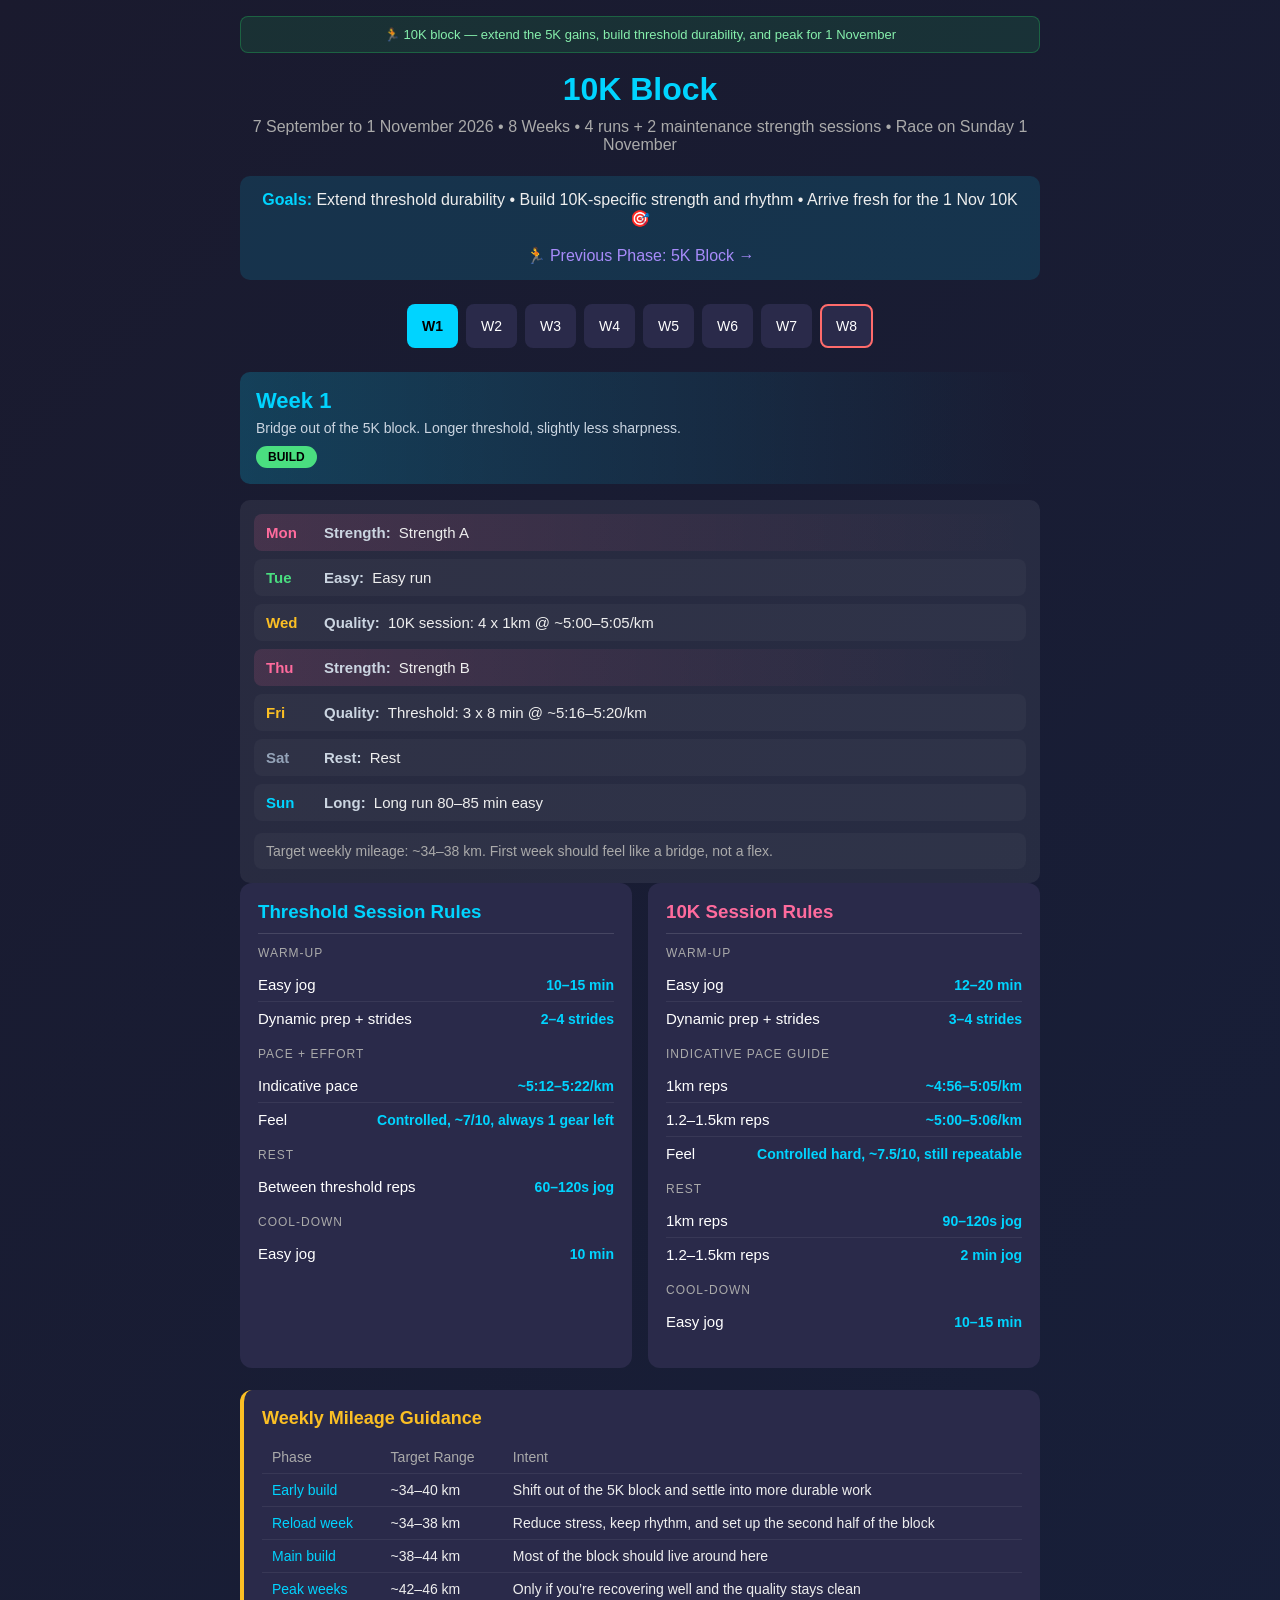
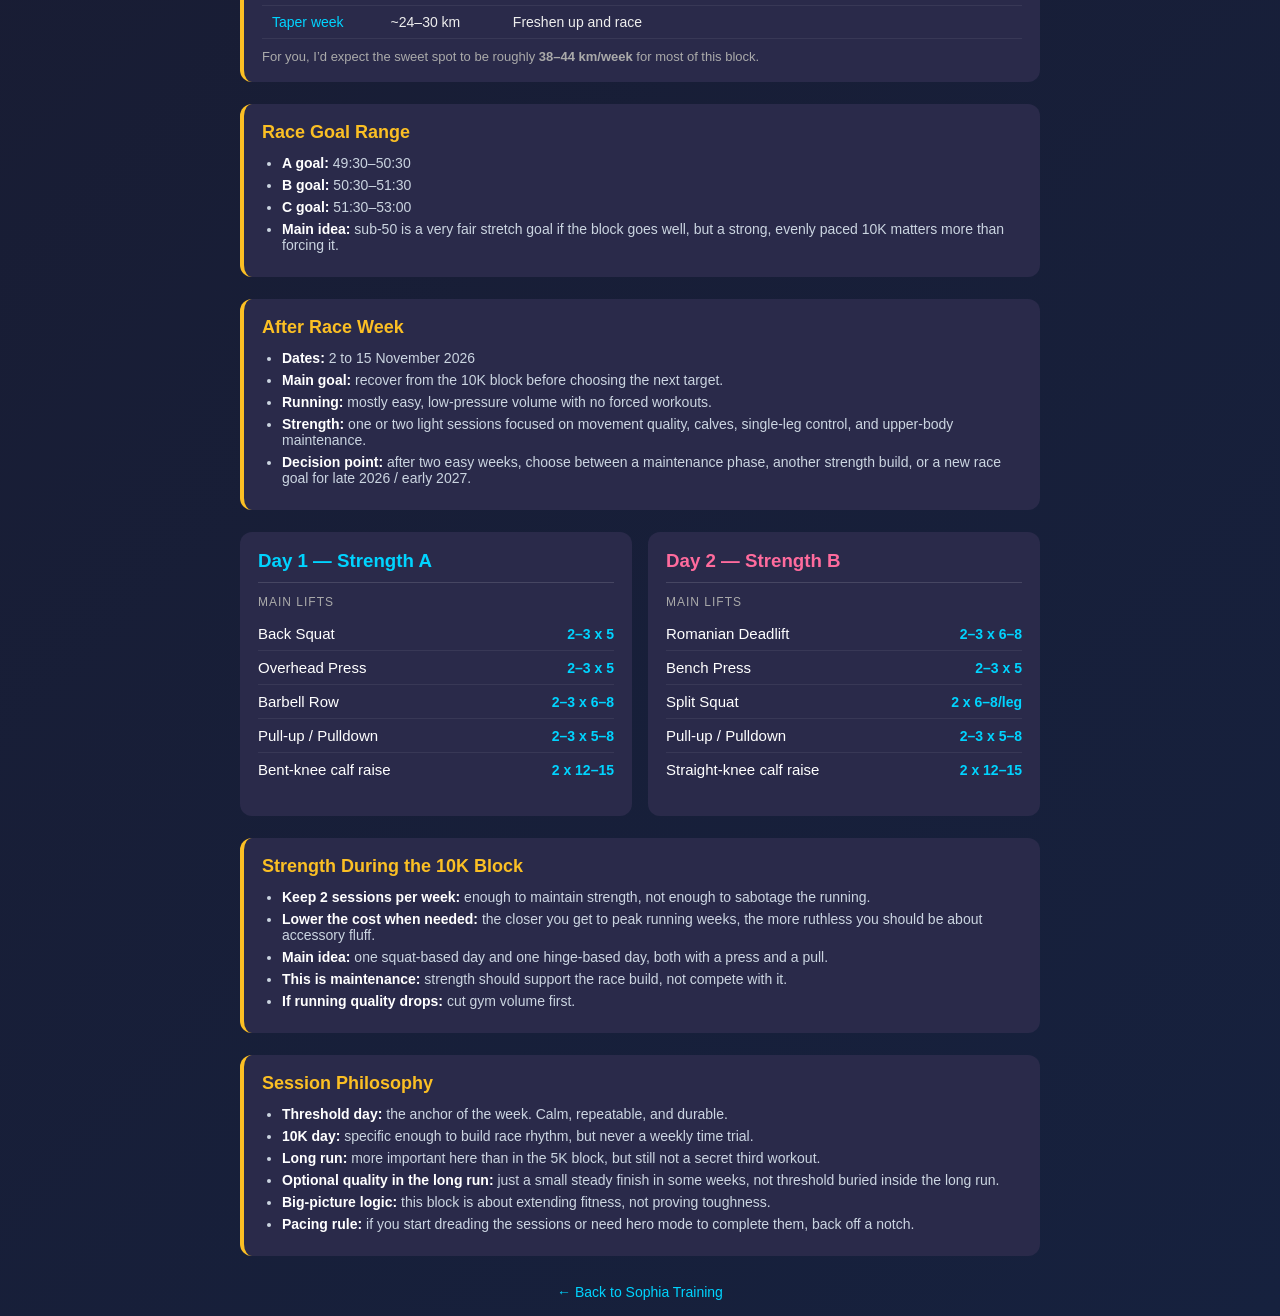
==== 10k-block.html @ 0cc6cc64 "Streamline training site accessibility" ====
<!DOCTYPE html>
<html lang="en">
<head>
    <meta charset="UTF-8">
    <meta name="viewport" content="width=device-width, initial-scale=1.0">
    <title>10K Block</title>
    <link rel="stylesheet" href="styles.css">
</head>
<body>
    <main class="container">
        <div class="draft-banner">🏃 10K block — extend the 5K gains, build threshold durability, and peak for 1 November</div>

        <h1>10K Block</h1>
        <p class="subtitle">7 September to 1 November 2026 • 8 Weeks • 4 runs + 2 maintenance strength sessions • Race on Sunday 1 November</p>

        <div class="goal">
            <strong>Goals:</strong> Extend threshold durability • Build 10K-specific strength and rhythm • Arrive fresh for the 1 Nov 10K 🎯
            <br><br>
            <a class="goal-link" href="5k-block.html">🏃 Previous Phase: 5K Block →</a>
        </div>

        <nav class="week-nav" aria-label="Week selector">
            <button class="week-btn" data-week="1">W1</button>
            <button class="week-btn" data-week="2">W2</button>
            <button class="week-btn" data-week="3">W3</button>
            <button class="week-btn" data-week="4">W4</button>
            <button class="week-btn" data-week="5">W5</button>
            <button class="week-btn" data-week="6">W6</button>
            <button class="week-btn" data-week="7">W7</button>
            <button class="week-btn taper" data-week="8">W8</button>
        </nav>

        <div class="week active" id="week1">
            <div class="week-header">
                <h2>Week 1</h2>
                <div class="week-summary">Bridge out of the 5K block. Longer threshold, slightly less sharpness.</div>
                <span class="phase-tag phase-build">BUILD</span>
            </div>
            <div class="week-card">
                <div class="day day-strength"><div class="day-name">Mon</div><div class="day-desc"><span class="day-type">Strength:</span> Strength A</div></div>
                <div class="day day-easy"><div class="day-name">Tue</div><div class="day-desc"><span class="day-type">Easy:</span> Easy run</div></div>
                <div class="day day-quality"><div class="day-name">Wed</div><div class="day-desc"><span class="day-type">Quality:</span> 10K session: 4 x 1km @ ~5:00–5:05/km</div></div>
                <div class="day day-strength"><div class="day-name">Thu</div><div class="day-desc"><span class="day-type">Strength:</span> Strength B</div></div>
                <div class="day day-quality"><div class="day-name">Fri</div><div class="day-desc"><span class="day-type">Quality:</span> Threshold: 3 x 8 min @ ~5:16–5:20/km</div></div>
                <div class="day day-rest"><div class="day-name">Sat</div><div class="day-desc"><span class="day-type">Rest:</span> Rest</div></div>
                <div class="day day-long"><div class="day-name">Sun</div><div class="day-desc"><span class="day-type">Long:</span> Long run 80–85 min easy</div></div>
                <div class="note">Target weekly mileage: ~34–38 km. First week should feel like a bridge, not a flex.</div>
            </div>
        </div>

        <div class="week" id="week2">
            <div class="week-header">
                <h2>Week 2</h2>
                <div class="week-summary">Settle into 10K rhythm. More threshold time, same basic week.</div>
                <span class="phase-tag phase-build">BUILD</span>
            </div>
            <div class="week-card">
                <div class="day day-strength"><div class="day-name">Mon</div><div class="day-desc"><span class="day-type">Strength:</span> Strength A</div></div>
                <div class="day day-easy"><div class="day-name">Tue</div><div class="day-desc"><span class="day-type">Easy:</span> Easy run</div></div>
                <div class="day day-quality"><div class="day-name">Wed</div><div class="day-desc"><span class="day-type">Quality:</span> 10K session: 5 x 1km @ ~5:00–5:04/km</div></div>
                <div class="day day-strength"><div class="day-name">Thu</div><div class="day-desc"><span class="day-type">Strength:</span> Strength B</div></div>
                <div class="day day-quality"><div class="day-name">Fri</div><div class="day-desc"><span class="day-type">Quality:</span> Threshold: 2 x 10 min @ ~5:15–5:20/km</div></div>
                <div class="day day-rest"><div class="day-name">Sat</div><div class="day-desc"><span class="day-type">Rest:</span> Rest</div></div>
                <div class="day day-long"><div class="day-name">Sun</div><div class="day-desc"><span class="day-type">Long:</span> Long run 85 min easy</div></div>
                <div class="note">Target weekly mileage: ~36–40 km</div>
            </div>
        </div>

        <div class="week" id="week3">
            <div class="week-header">
                <h2>Week 3</h2>
                <div class="week-summary">Threshold keeps stretching. Long run becomes slightly more important.</div>
                <span class="phase-tag phase-build">BUILD</span>
            </div>
            <div class="week-card">
                <div class="day day-strength"><div class="day-name">Mon</div><div class="day-desc"><span class="day-type">Strength:</span> Strength A</div></div>
                <div class="day day-easy"><div class="day-name">Tue</div><div class="day-desc"><span class="day-type">Easy:</span> Easy run</div></div>
                <div class="day day-quality"><div class="day-name">Wed</div><div class="day-desc"><span class="day-type">Quality:</span> 10K session: 3 x 1.5km @ ~5:02–5:06/km</div></div>
                <div class="day day-strength"><div class="day-name">Thu</div><div class="day-desc"><span class="day-type">Strength:</span> Strength B</div></div>
                <div class="day day-quality"><div class="day-name">Fri</div><div class="day-desc"><span class="day-type">Quality:</span> Threshold: 3 x 10 min @ ~5:14–5:18/km</div></div>
                <div class="day day-rest"><div class="day-name">Sat</div><div class="day-desc"><span class="day-type">Rest:</span> Rest</div></div>
                <div class="day day-long"><div class="day-name">Sun</div><div class="day-desc"><span class="day-type">Long:</span> Long run 85–90 min, last 10 min steady @ ~5:35–5:45/km</div></div>
                <div class="note">Target weekly mileage: ~38–42 km</div>
            </div>
        </div>

        <div class="week" id="week4">
            <div class="week-header">
                <h2>Week 4</h2>
                <div class="week-summary">Reload week. Keep some quality, but pull back enough to actually absorb the first three weeks.</div>
                <span class="phase-tag phase-build">RELOAD</span>
            </div>
            <div class="week-card">
                <div class="day day-strength"><div class="day-name">Mon</div><div class="day-desc"><span class="day-type">Strength:</span> Strength A, lighter</div></div>
                <div class="day day-easy"><div class="day-name">Tue</div><div class="day-desc"><span class="day-type">Easy:</span> Easy run</div></div>
                <div class="day day-quality"><div class="day-name">Wed</div><div class="day-desc"><span class="day-type">Quality:</span> 10K session: 4 x 1km @ ~5:00–5:04/km</div></div>
                <div class="day day-strength"><div class="day-name">Thu</div><div class="day-desc"><span class="day-type">Strength:</span> Strength B, lighter</div></div>
                <div class="day day-quality"><div class="day-name">Fri</div><div class="day-desc"><span class="day-type">Quality:</span> Threshold: 2 x 8 min @ ~5:16–5:20/km</div></div>
                <div class="day day-rest"><div class="day-name">Sat</div><div class="day-desc"><span class="day-type">Rest:</span> Rest</div></div>
                <div class="day day-long"><div class="day-name">Sun</div><div class="day-desc"><span class="day-type">Long:</span> Long run 75–80 min easy</div></div>
                <div class="note">Target weekly mileage: ~34–38 km. Same rhythm, less cost.</div>
            </div>
        </div>

        <div class="week" id="week5">
            <div class="week-header">
                <h2>Week 5</h2>
                <div class="week-summary">Now the block becomes clearly 10K-flavoured. Durable work, not theatrics.</div>
                <span class="phase-tag phase-specific">10K SPECIFIC</span>
            </div>
            <div class="week-card">
                <div class="day day-strength"><div class="day-name">Mon</div><div class="day-desc"><span class="day-type">Strength:</span> Strength A</div></div>
                <div class="day day-easy"><div class="day-name">Tue</div><div class="day-desc"><span class="day-type">Easy:</span> Easy run</div></div>
                <div class="day day-quality"><div class="day-name">Wed</div><div class="day-desc"><span class="day-type">Quality:</span> 10K session: 5 x 1.2km @ ~5:00–5:04/km</div></div>
                <div class="day day-strength"><div class="day-name">Thu</div><div class="day-desc"><span class="day-type">Strength:</span> Strength B</div></div>
                <div class="day day-quality"><div class="day-name">Fri</div><div class="day-desc"><span class="day-type">Quality:</span> Threshold: 3 x 10 min @ ~5:13–5:17/km</div></div>
                <div class="day day-rest"><div class="day-name">Sat</div><div class="day-desc"><span class="day-type">Rest:</span> Rest</div></div>
                <div class="day day-long"><div class="day-name">Sun</div><div class="day-desc"><span class="day-type">Long:</span> Long run 85–90 min, last 12 min steady @ ~5:35–5:45/km</div></div>
                <div class="note">Target weekly mileage: ~40–44 km</div>
            </div>
        </div>

        <div class="week" id="week6">
            <div class="week-header">
                <h2>Week 6</h2>
                <div class="week-summary">Peak durable work. Strong, but still controlled enough to recover from.</div>
                <span class="phase-tag phase-specific">10K SPECIFIC</span>
            </div>
            <div class="week-card">
                <div class="day day-strength"><div class="day-name">Mon</div><div class="day-desc"><span class="day-type">Strength:</span> Strength A</div></div>
                <div class="day day-easy"><div class="day-name">Tue</div><div class="day-desc"><span class="day-type">Easy:</span> Easy run</div></div>
                <div class="day day-quality"><div class="day-name">Wed</div><div class="day-desc"><span class="day-type">Quality:</span> 10K session: 4 x 1.5km @ ~5:00–5:04/km</div></div>
                <div class="day day-strength"><div class="day-name">Thu</div><div class="day-desc"><span class="day-type">Strength:</span> Strength B</div></div>
                <div class="day day-quality"><div class="day-name">Fri</div><div class="day-desc"><span class="day-type">Quality:</span> Threshold: 2 x 15 min @ ~5:13–5:17/km</div></div>
                <div class="day day-rest"><div class="day-name">Sat</div><div class="day-desc"><span class="day-type">Rest:</span> Rest</div></div>
                <div class="day day-long"><div class="day-name">Sun</div><div class="day-desc"><span class="day-type">Long:</span> Long run 90 min, finish progressive to steady over last 15 min</div></div>
                <div class="note">Target weekly mileage: ~42–46 km. This is probably the highest sensible load zone for you.</div>
            </div>
        </div>

        <div class="week" id="week7">
            <div class="week-header">
                <h2>Week 7</h2>
                <div class="week-summary">Sharpen without turning weird. Keep a little speed, but calm the load.</div>
                <span class="phase-tag phase-sharpen">SHARPEN</span>
            </div>
            <div class="week-card">
                <div class="day day-strength"><div class="day-name">Mon</div><div class="day-desc"><span class="day-type">Strength:</span> Strength A, light</div></div>
                <div class="day day-easy"><div class="day-name">Tue</div><div class="day-desc"><span class="day-type">Easy:</span> Easy run</div></div>
                <div class="day day-quality"><div class="day-name">Wed</div><div class="day-desc"><span class="day-type">Quality:</span> 10K session: 4 x 1km @ ~4:56–5:00/km</div></div>
                <div class="day day-strength"><div class="day-name">Thu</div><div class="day-desc"><span class="day-type">Strength:</span> Strength B, light</div></div>
                <div class="day day-quality"><div class="day-name">Fri</div><div class="day-desc"><span class="day-type">Quality:</span> Threshold: 2 x 8 min @ ~5:15–5:20/km</div></div>
                <div class="day day-rest"><div class="day-name">Sat</div><div class="day-desc"><span class="day-type">Rest:</span> Rest</div></div>
                <div class="day day-long"><div class="day-name">Sun</div><div class="day-desc"><span class="day-type">Long:</span> Long run 75–80 min easy</div></div>
                <div class="note">Target weekly mileage: ~34–38 km</div>
            </div>
        </div>

        <div class="week" id="week8">
            <div class="week-header">
                <h2>Race Week</h2>
                <div class="week-summary">Freshen up, stay snappy, and race on Sunday 1 November.</div>
                <span class="phase-tag phase-race">RACE / TAPER</span>
            </div>
            <div class="week-card">
                <div class="day day-strength"><div class="day-name">Mon</div><div class="day-desc"><span class="day-type">Strength:</span> Short light strength or full rest</div></div>
                <div class="day day-easy"><div class="day-name">Tue</div><div class="day-desc"><span class="day-type">Easy:</span> Easy run</div></div>
                <div class="day day-quality"><div class="day-name">Wed</div><div class="day-desc"><span class="day-type">Quality:</span> 10K tune-up: 3 x 1km @ ~4:58–5:02/km smooth</div></div>
                <div class="day day-strength"><div class="day-name">Thu</div><div class="day-desc"><span class="day-type">Strength:</span> Optional light strength only</div></div>
                <div class="day day-quality"><div class="day-name">Fri</div><div class="day-desc"><span class="day-type">Quality:</span> Threshold tune-up: 2 x 6 min @ ~5:18–5:22/km</div></div>
                <div class="day day-rest"><div class="day-name">Sat</div><div class="day-desc"><span class="day-type">Rest:</span> Rest</div></div>
                <div class="day day-long"><div class="day-name">Sun</div><div class="day-desc"><span class="day-type">Long:</span> 10K race / test effort</div></div>
                <div class="note">Target weekly mileage: ~24–30 km. Race on Sunday 1 November.</div>
            </div>
        </div>

        <div class="sessions">
            <div class="session session-a">
                <h3>Threshold Session Rules</h3>
                <div class="exercise-group">
                    <div class="exercise-group-title">Warm-up</div>
                    <div class="exercise"><span class="exercise-name">Easy jog</span><span class="exercise-sets">10–15 min</span></div>
                    <div class="exercise"><span class="exercise-name">Dynamic prep + strides</span><span class="exercise-sets">2–4 strides</span></div>
                </div>
                <div class="exercise-group">
                    <div class="exercise-group-title">Pace + effort</div>
                    <div class="exercise"><span class="exercise-name">Indicative pace</span><span class="exercise-sets">~5:12–5:22/km</span></div>
                    <div class="exercise"><span class="exercise-name">Feel</span><span class="exercise-sets">Controlled, ~7/10, always 1 gear left</span></div>
                </div>
                <div class="exercise-group">
                    <div class="exercise-group-title">Rest</div>
                    <div class="exercise"><span class="exercise-name">Between threshold reps</span><span class="exercise-sets">60–120s jog</span></div>
                </div>
                <div class="exercise-group">
                    <div class="exercise-group-title">Cool-down</div>
                    <div class="exercise"><span class="exercise-name">Easy jog</span><span class="exercise-sets">10 min</span></div>
                </div>
            </div>

            <div class="session session-b">
                <h3>10K Session Rules</h3>
                <div class="exercise-group">
                    <div class="exercise-group-title">Warm-up</div>
                    <div class="exercise"><span class="exercise-name">Easy jog</span><span class="exercise-sets">12–20 min</span></div>
                    <div class="exercise"><span class="exercise-name">Dynamic prep + strides</span><span class="exercise-sets">3–4 strides</span></div>
                </div>
                <div class="exercise-group">
                    <div class="exercise-group-title">Indicative pace guide</div>
                    <div class="exercise"><span class="exercise-name">1km reps</span><span class="exercise-sets">~4:56–5:05/km</span></div>
                    <div class="exercise"><span class="exercise-name">1.2–1.5km reps</span><span class="exercise-sets">~5:00–5:06/km</span></div>
                    <div class="exercise"><span class="exercise-name">Feel</span><span class="exercise-sets">Controlled hard, ~7.5/10, still repeatable</span></div>
                </div>
                <div class="exercise-group">
                    <div class="exercise-group-title">Rest</div>
                    <div class="exercise"><span class="exercise-name">1km reps</span><span class="exercise-sets">90–120s jog</span></div>
                    <div class="exercise"><span class="exercise-name">1.2–1.5km reps</span><span class="exercise-sets">2 min jog</span></div>
                </div>
                <div class="exercise-group">
                    <div class="exercise-group-title">Cool-down</div>
                    <div class="exercise"><span class="exercise-name">Easy jog</span><span class="exercise-sets">10–15 min</span></div>
                </div>
            </div>
        </div>

        <div class="info-box">
            <h4>Weekly Mileage Guidance</h4>
            <table>
                <caption class="sr-only">Weekly Mileage Guidance</caption>
                <thead>
                    <tr><th scope="col">Phase</th><th scope="col">Target Range</th><th scope="col">Intent</th></tr>
                </thead>
                <tbody>
                    <tr>
                        <td>Early build</td>
                        <td>~34–40 km</td>
                        <td>Shift out of the 5K block and settle into more durable work</td>
                    </tr>
                    <tr>
                        <td>Reload week</td>
                        <td>~34–38 km</td>
                        <td>Reduce stress, keep rhythm, and set up the second half of the block</td>
                    </tr>
                    <tr>
                        <td>Main build</td>
                        <td>~38–44 km</td>
                        <td>Most of the block should live around here</td>
                    </tr>
                    <tr>
                        <td>Peak weeks</td>
                        <td>~42–46 km</td>
                        <td>Only if you’re recovering well and the quality stays clean</td>
                    </tr>
                    <tr>
                        <td>Taper week</td>
                        <td>~24–30 km</td>
                        <td>Freshen up and race</td>
                    </tr>
                </tbody>
            </table>
            <p>For you, I’d expect the sweet spot to be roughly <strong>38–44 km/week</strong> for most of this block.</p>
        </div>

        <div class="info-box">
            <h4>Race Goal Range</h4>
            <ul>
                <li><strong>A goal:</strong> 49:30–50:30</li>
                <li><strong>B goal:</strong> 50:30–51:30</li>
                <li><strong>C goal:</strong> 51:30–53:00</li>
                <li><strong>Main idea:</strong> sub-50 is a very fair stretch goal if the block goes well, but a strong, evenly paced 10K matters more than forcing it.</li>
            </ul>
        </div>

        <div class="info-box">
            <h4>After Race Week</h4>
            <ul>
                <li><strong>Dates:</strong> 2 to 15 November 2026</li>
                <li><strong>Main goal:</strong> recover from the 10K block before choosing the next target.</li>
                <li><strong>Running:</strong> mostly easy, low-pressure volume with no forced workouts.</li>
                <li><strong>Strength:</strong> one or two light sessions focused on movement quality, calves, single-leg control, and upper-body maintenance.</li>
                <li><strong>Decision point:</strong> after two easy weeks, choose between a maintenance phase, another strength build, or a new race goal for late 2026 / early 2027.</li>
            </ul>
        </div>

        <div class="sessions" style="margin-top: 22px;">
            <div class="session session-a">
                <h3>Day 1 — Strength A</h3>
                <div class="exercise-group">
                    <div class="exercise-group-title">Main lifts</div>
                    <div class="exercise"><span class="exercise-name">Back Squat</span><span class="exercise-sets">2–3 x 5</span></div>
                    <div class="exercise"><span class="exercise-name">Overhead Press</span><span class="exercise-sets">2–3 x 5</span></div>
                    <div class="exercise"><span class="exercise-name">Barbell Row</span><span class="exercise-sets">2–3 x 6–8</span></div>
                    <div class="exercise"><span class="exercise-name">Pull-up / Pulldown</span><span class="exercise-sets">2–3 x 5–8</span></div>
                    <div class="exercise"><span class="exercise-name">Bent-knee calf raise</span><span class="exercise-sets">2 x 12–15</span></div>
                </div>
            </div>

            <div class="session session-b">
                <h3>Day 2 — Strength B</h3>
                <div class="exercise-group">
                    <div class="exercise-group-title">Main lifts</div>
                    <div class="exercise"><span class="exercise-name">Romanian Deadlift</span><span class="exercise-sets">2–3 x 6–8</span></div>
                    <div class="exercise"><span class="exercise-name">Bench Press</span><span class="exercise-sets">2–3 x 5</span></div>
                    <div class="exercise"><span class="exercise-name">Split Squat</span><span class="exercise-sets">2 x 6–8/leg</span></div>
                    <div class="exercise"><span class="exercise-name">Pull-up / Pulldown</span><span class="exercise-sets">2–3 x 5–8</span></div>
                    <div class="exercise"><span class="exercise-name">Straight-knee calf raise</span><span class="exercise-sets">2 x 12–15</span></div>
                </div>
            </div>
        </div>

        <div class="info-box">
            <h4>Strength During the 10K Block</h4>
            <ul>
                <li><strong>Keep 2 sessions per week:</strong> enough to maintain strength, not enough to sabotage the running.</li>
                <li><strong>Lower the cost when needed:</strong> the closer you get to peak running weeks, the more ruthless you should be about accessory fluff.</li>
                <li><strong>Main idea:</strong> one squat-based day and one hinge-based day, both with a press and a pull.</li>
                <li><strong>This is maintenance:</strong> strength should support the race build, not compete with it.</li>
                <li><strong>If running quality drops:</strong> cut gym volume first.</li>
            </ul>
        </div>

        <div class="info-box">
            <h4>Session Philosophy</h4>
            <ul>
                <li><strong>Threshold day:</strong> the anchor of the week. Calm, repeatable, and durable.</li>
                <li><strong>10K day:</strong> specific enough to build race rhythm, but never a weekly time trial.</li>
                <li><strong>Long run:</strong> more important here than in the 5K block, but still not a secret third workout.</li>
                <li><strong>Optional quality in the long run:</strong> just a small steady finish in some weeks, not threshold buried inside the long run.</li>
                <li><strong>Big-picture logic:</strong> this block is about extending fitness, not proving toughness.</li>
                <li><strong>Pacing rule:</strong> if you start dreading the sessions or need hero mode to complete them, back off a notch.</li>
            </ul>
        </div>
        <a class="back-link" href="index.html">← Back to Sophia Training</a>
    </main>

    <script src="training.js"></script>
    <script>
        document.addEventListener("DOMContentLoaded", function() {
            initWeekTabs({ initialWeek: 1 });
        });
    </script>
</body>
</html>
---- styles.css ----
* { box-sizing: border-box; margin: 0; padding: 0; }

:root {
    color-scheme: dark;
    --bg-start: #1a1a2e;
    --bg-end: #16213e;
    --panel: #2a2a4a;
    --panel-soft: #ffffff11;
    --panel-softer: #ffffff08;
    --text: #eeeeee;
    --muted: #cbd5e1;
    --subtle: #aaaaaa;
    --subtle-strong: #cbd5e1;
    --cyan: #00d4ff;
    --green: #4ade80;
    --yellow: #fbbf24;
    --pink: #ff6b9d;
    --purple: #a78bfa;
    --red: #f87171;
    --focus: #fbbf24;
}

html { scroll-behavior: smooth; }

body {
    font-family: -apple-system, BlinkMacSystemFont, 'Segoe UI', Roboto, sans-serif;
    background: linear-gradient(135deg, var(--bg-start) 0%, var(--bg-end) 100%);
    color: var(--text);
    min-height: 100vh;
    padding: 16px;
}

a { color: var(--cyan); }
a:hover { text-decoration: underline; }
a:focus-visible,
button:focus-visible,
input:focus-visible {
    outline: 3px solid var(--focus);
    outline-offset: 3px;
}

.container { max-width: 800px; margin: 0 auto; }
.sr-only {
    position: absolute;
    width: 1px;
    height: 1px;
    padding: 0;
    margin: -1px;
    overflow: hidden;
    clip: rect(0, 0, 0, 0);
    white-space: nowrap;
    border: 0;
}

h1 { text-align: center; margin-bottom: 10px; color: var(--cyan); }
.subtitle { text-align: center; color: var(--subtle); margin-bottom: 22px; }

.goal {
    text-align: center;
    background: #00d4ff22;
    padding: 15px;
    border-radius: 10px;
    margin-bottom: 24px;
}
.goal strong { color: var(--cyan); }
.goal-links {
    display: grid;
    gap: 10px;
    list-style: none;
    margin-top: 16px;
}
.goal a,
.goal-link {
    color: var(--purple);
    text-decoration: none;
}

.draft-banner {
    background: #22c55e22;
    border: 1px solid #22c55e55;
    padding: 10px 15px;
    border-radius: 8px;
    text-align: center;
    margin-bottom: 18px;
    font-size: 13px;
    color: #86efac;
}

.week-nav {
    display: flex;
    flex-wrap: wrap;
    gap: 8px;
    justify-content: center;
    margin-bottom: 24px;
}
.week-btn {
    min-width: 44px;
    min-height: 44px;
    padding: 10px 14px;
    background: var(--panel);
    border: 1px solid transparent;
    color: #fff;
    border-radius: 8px;
    cursor: pointer;
    font-size: 14px;
    transition: background-color 0.2s, color 0.2s, border-color 0.2s;
}
.week-btn:hover,
.week-btn.active,
.week-btn[aria-selected="true"] {
    background: var(--cyan);
    color: #000;
    font-weight: bold;
}
.week-btn.transition { border: 2px solid #f472b6; }
.week-btn.taper { border: 2px solid #ff6b6b; }
.week-btn.busy,
.week-btn.deload { border: 2px solid var(--purple); }
.week-btn.race { background: #ff6b6b; color: #fff; }

.week[hidden] { display: none; }
.week { display: none; }
.week.active { display: block; }
.week-header {
    background: linear-gradient(90deg, #00d4ff33, transparent);
    padding: 16px;
    border-radius: 10px;
    margin-bottom: 16px;
}
.week-header h2 { color: var(--cyan); margin-bottom: 4px; font-size: 22px; }
.week-summary { color: var(--muted); font-size: 14px; margin-top: 6px; }
.phase-tag {
    display: inline-block;
    padding: 4px 12px;
    border-radius: 20px;
    font-size: 12px;
    font-weight: bold;
    margin-top: 10px;
}
.phase-build,
.phase-recover { background: var(--green); color: #000; }
.phase-progress,
.phase-specific,
.phase-maintain,
.phase-peak { background: var(--yellow); color: #000; }
.phase-transition,
.phase-sharpen,
.phase-reset,
.phase-deload { background: var(--purple); color: #000; }
.phase-race,
.phase-taper { background: var(--red); color: #000; }

.week-card {
    background: var(--panel-soft);
    padding: 14px;
    border-radius: 10px;
    display: grid;
    gap: 8px;
}
.day {
    display: flex;
    align-items: center;
    gap: 10px;
    padding: 10px 12px;
    background: var(--panel-softer);
    border-radius: 8px;
}
.day-name { font-weight: bold; font-size: 15px; min-width: 48px; }
.day-strength { background: linear-gradient(90deg, #ff6b9d22, transparent); }
.day-strength .day-name { color: var(--pink); }
.day-easy .day-name { color: var(--green); }
.day-quality .day-name { color: var(--yellow); }
.day-rest .day-name { color: #94a3b8; }
.day-long .day-name { color: var(--cyan); }
.day-desc { color: var(--text); font-size: 15px; flex: 1; }
.day-type {
    display: inline-block;
    margin-right: 4px;
    color: var(--subtle-strong);
    font-weight: 700;
}
.note {
    margin-top: 4px;
    padding: 10px 12px;
    background: var(--panel-softer);
    border-radius: 8px;
    font-size: 14px;
    color: var(--subtle);
}

.sessions { display: grid; gap: 16px; }
@media (min-width: 700px) { .sessions { grid-template-columns: 1fr 1fr; } }
.session {
    background: var(--panel);
    border-radius: 12px;
    padding: 18px;
}
.session h3 {
    color: var(--cyan);
    margin-bottom: 12px;
    padding-bottom: 10px;
    border-bottom: 1px solid #ffffff22;
}
.session-b h3 { color: var(--pink); }
.exercise-group { margin-bottom: 12px; }
.exercise-group-title {
    font-size: 12px;
    color: var(--subtle);
    text-transform: uppercase;
    margin-bottom: 8px;
    letter-spacing: 1px;
}
.exercise {
    display: flex;
    justify-content: space-between;
    align-items: center;
    gap: 10px;
    padding: 8px 0;
    border-bottom: 1px solid #ffffff11;
}
.exercise:last-child { border-bottom: none; }
.exercise-name { flex: 1; font-size: 15px; color: #fff; }
.exercise-sets {
    color: var(--cyan);
    font-weight: bold;
    white-space: nowrap;
    font-size: 14px;
}

.info-box,
.section {
    margin-top: 22px;
    padding: 18px;
    background: var(--panel);
    border-radius: 12px;
    border-left: 4px solid var(--yellow);
}
.info-box h4,
.section h2 {
    color: var(--yellow);
    margin-bottom: 12px;
    font-size: 18px;
}
.info-box table,
.section table,
table {
    width: 100%;
    border-collapse: collapse;
    font-size: 14px;
    margin-top: 10px;
}
caption {
    color: var(--subtle-strong);
    font-weight: 700;
    margin-bottom: 8px;
    text-align: left;
}
.info-box th,
.info-box td,
.section th,
.section td,
th,
td {
    padding: 8px 10px;
    text-align: left;
    border-bottom: 1px solid #ffffff11;
    vertical-align: top;
}
.info-box th,
.section th,
th { color: var(--subtle); font-weight: normal; }
.info-box td:first-child,
.section td:first-child,
td:first-child { color: var(--cyan); }
.info-box p,
.section p { color: var(--subtle); font-size: 13px; margin-top: 10px; }
.info-box ul,
.section ul { padding-left: 20px; }
.info-box li,
.section li { font-size: 14px; color: var(--muted); margin-bottom: 6px; }
.info-box li strong,
.section li strong,
.section strong { color: #fff; }

.back-link {
    display: block;
    text-align: center;
    margin-top: 28px;
    color: var(--cyan);
    text-decoration: none;
    font-size: 14px;
}

.archive-links { display: grid; gap: 12px; }
.archive-link {
    display: block;
    padding: 14px 16px;
    background: var(--panel-softer);
    border-radius: 10px;
    text-decoration: none;
    color: var(--text);
    transition: background-color 0.2s;
}
.archive-link:hover { background: #00d4ff22; }
.archive-link strong { color: var(--cyan); display: block; margin-bottom: 4px; }
.archive-link span { color: var(--subtle); font-size: 14px; }

@media (prefers-reduced-motion: reduce) {
    html { scroll-behavior: auto; }
    *,
    *::before,
    *::after {
        animation-duration: 0.01ms !important;
        animation-iteration-count: 1 !important;
        scroll-behavior: auto !important;
        transition-duration: 0.01ms !important;
    }
}

@media (max-width: 600px) {
    body { padding: 12px; }
    h1 { font-size: 28px; }
    .subtitle { font-size: 15px; margin-bottom: 18px; }
    .goal { padding: 12px; margin-bottom: 18px; font-size: 15px; }
    .week-nav { gap: 6px; margin-bottom: 18px; }
    .week-btn { padding: 9px 11px; font-size: 13px; }
    .week-header { padding: 14px; }
    .week-header h2 { font-size: 20px; }
    .week-summary { font-size: 13px; }
    .week-card { padding: 10px; gap: 6px; }
    .day { padding: 9px 10px; align-items: flex-start; }
    .day-name { min-width: 40px; font-size: 14px; }
    .day-desc { font-size: 14px; line-height: 1.4; }
    .exercise { align-items: flex-start; }
    .exercise-name { font-size: 14px; }
    .exercise-sets { font-size: 13px; }
    .info-box,
    .section { padding: 14px; overflow-x: auto; }
    .info-box table,
    .section table,
    table { font-size: 13px; }
    .info-box th,
    .info-box td,
    .section th,
    .section td,
    th,
    td { padding: 7px 8px; }
}
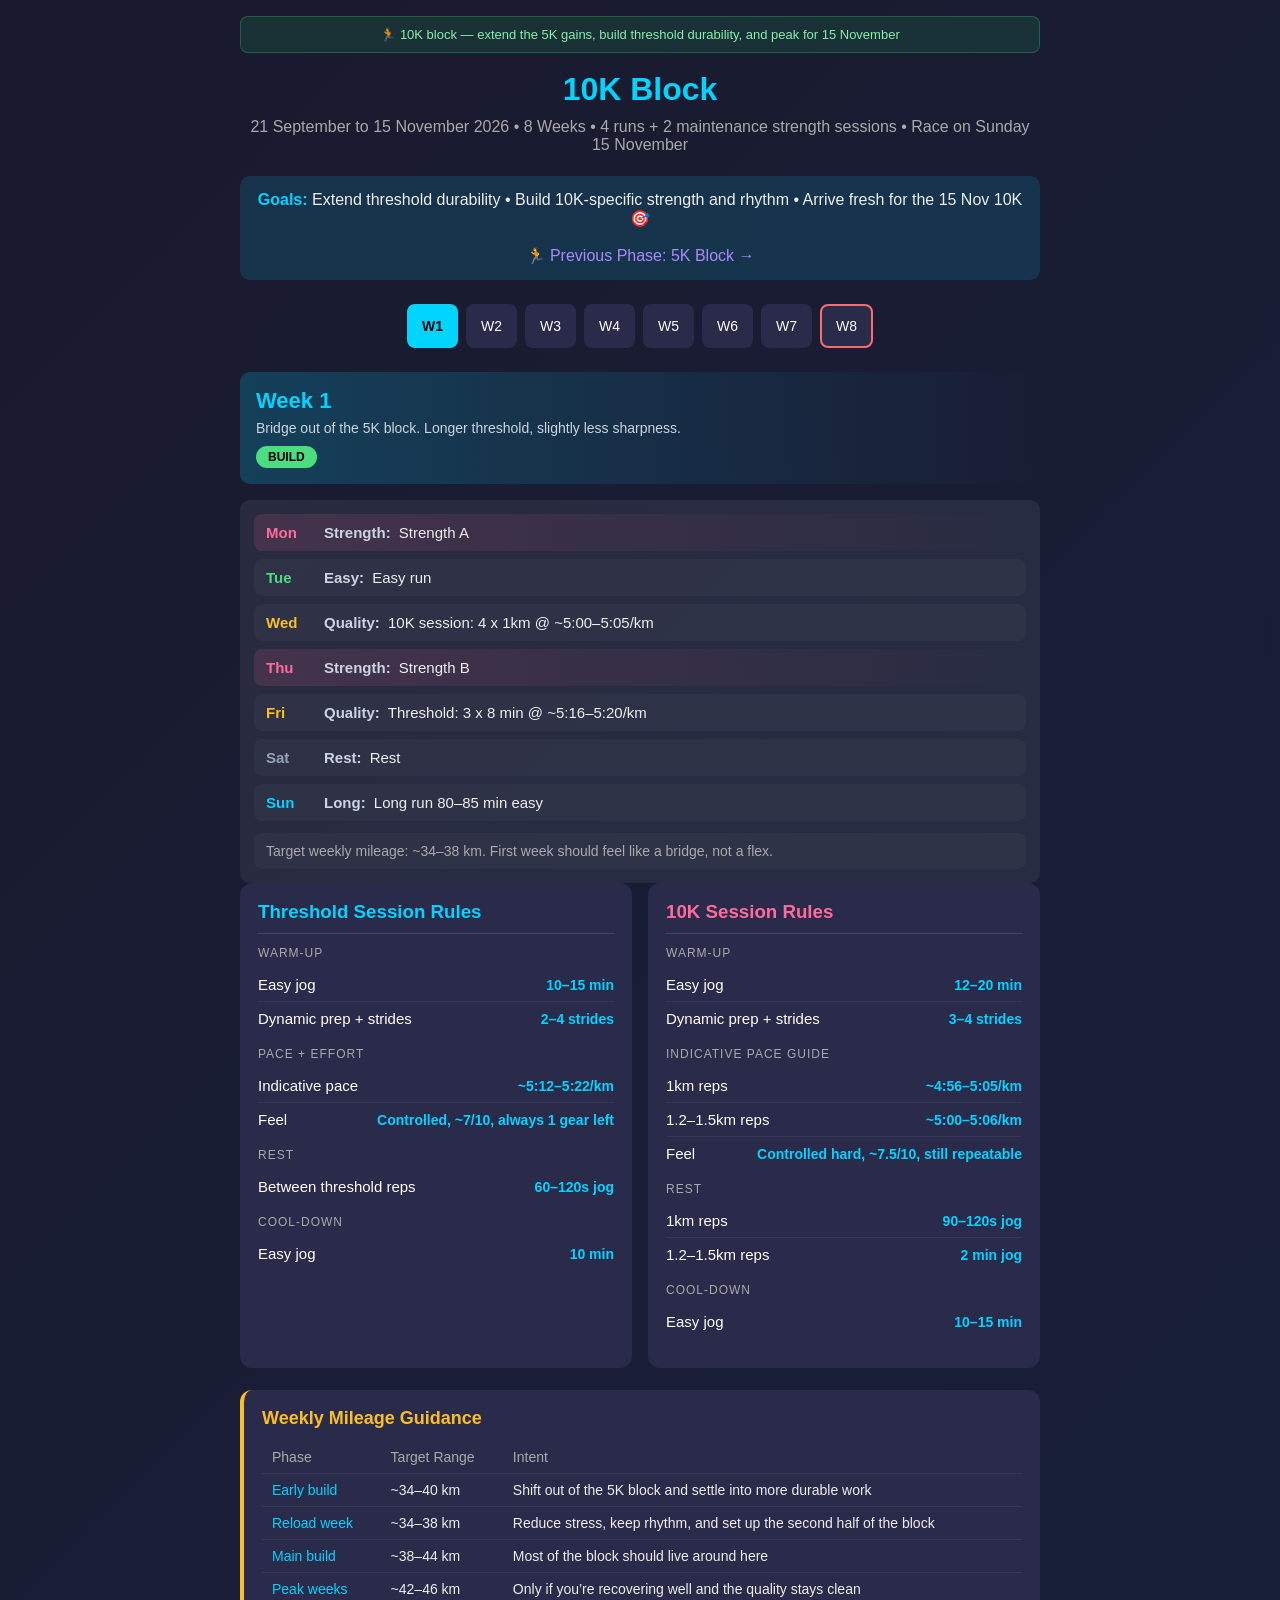
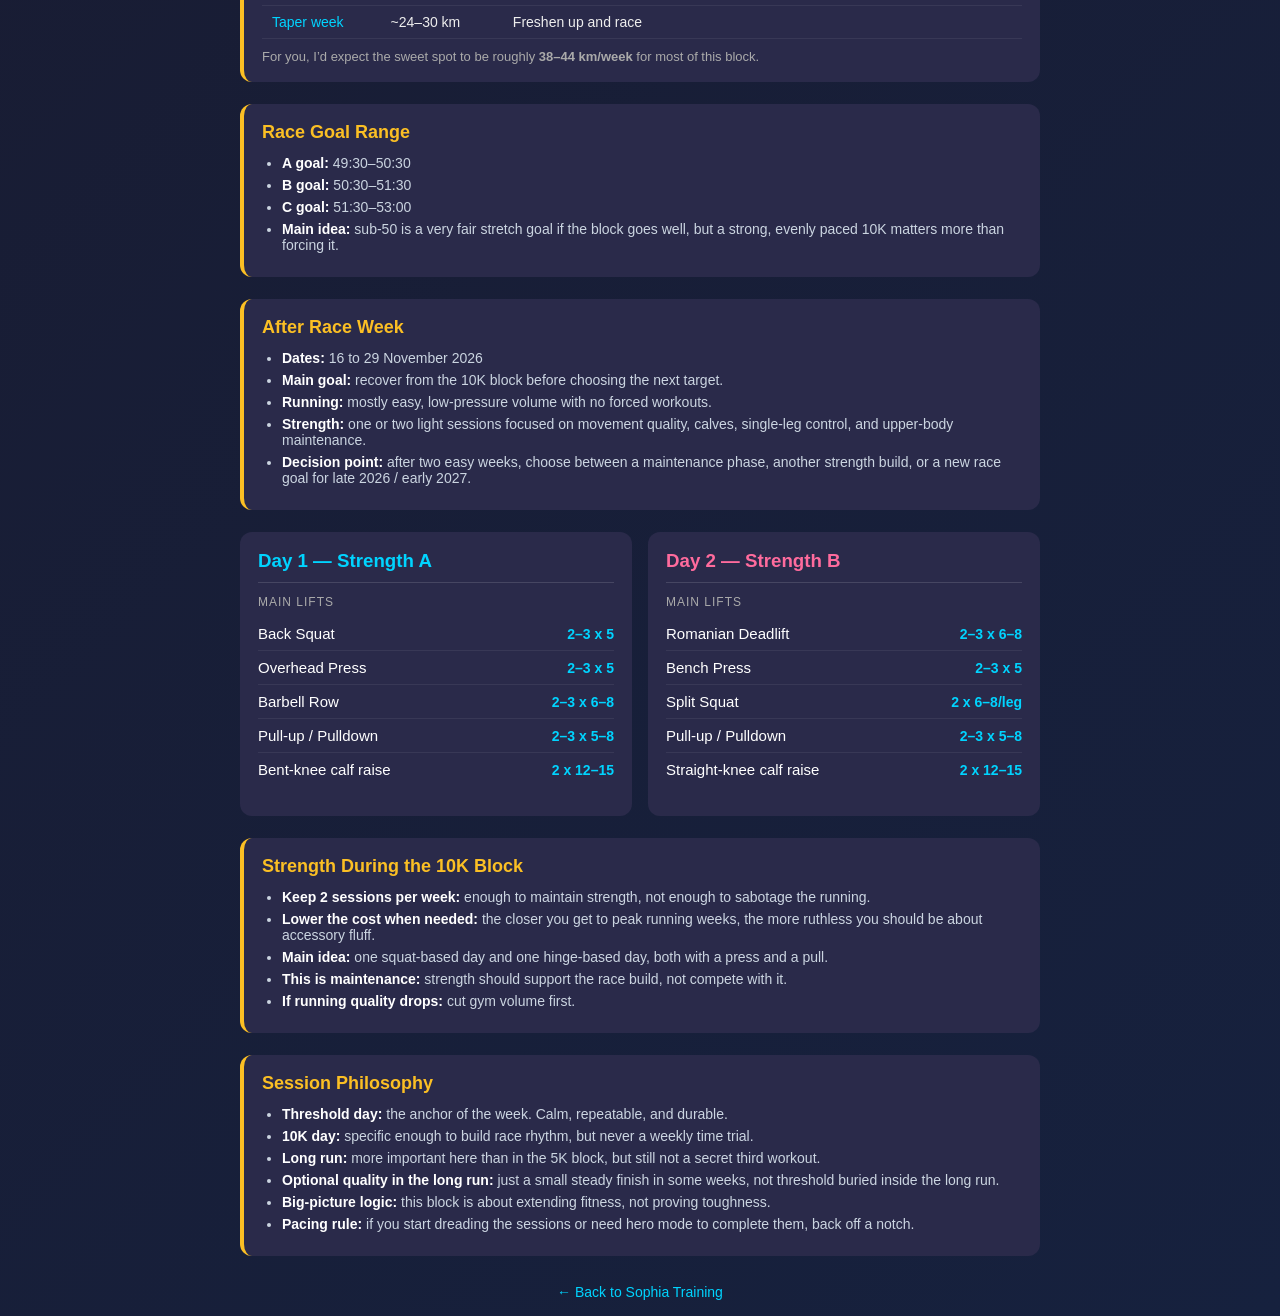
==== commit bc6e0d98: "Extend strength block after illness" ====
--- a/10k-block.html
+++ b/10k-block.html
@@ -8,13 +8,13 @@
 </head>
 <body>
     <main class="container">
-        <div class="draft-banner">🏃 10K block — extend the 5K gains, build threshold durability, and peak for 1 November</div>
+        <div class="draft-banner">🏃 10K block — extend the 5K gains, build threshold durability, and peak for 15 November</div>
 
         <h1>10K Block</h1>
-        <p class="subtitle">7 September to 1 November 2026 • 8 Weeks • 4 runs + 2 maintenance strength sessions • Race on Sunday 1 November</p>
+        <p class="subtitle">21 September to 15 November 2026 • 8 Weeks • 4 runs + 2 maintenance strength sessions • Race on Sunday 15 November</p>
 
         <div class="goal">
-            <strong>Goals:</strong> Extend threshold durability • Build 10K-specific strength and rhythm • Arrive fresh for the 1 Nov 10K 🎯
+            <strong>Goals:</strong> Extend threshold durability • Build 10K-specific strength and rhythm • Arrive fresh for the 15 Nov 10K 🎯
             <br><br>
             <a class="goal-link" href="5k-block.html">🏃 Previous Phase: 5K Block →</a>
         </div>
@@ -159,7 +159,7 @@
         <div class="week" id="week8">
             <div class="week-header">
                 <h2>Race Week</h2>
-                <div class="week-summary">Freshen up, stay snappy, and race on Sunday 1 November.</div>
+                <div class="week-summary">Freshen up, stay snappy, and race on Sunday 15 November.</div>
                 <span class="phase-tag phase-race">RACE / TAPER</span>
             </div>
             <div class="week-card">
@@ -170,7 +170,7 @@
                 <div class="day day-quality"><div class="day-name">Fri</div><div class="day-desc"><span class="day-type">Quality:</span> Threshold tune-up: 2 x 6 min @ ~5:18–5:22/km</div></div>
                 <div class="day day-rest"><div class="day-name">Sat</div><div class="day-desc"><span class="day-type">Rest:</span> Rest</div></div>
                 <div class="day day-long"><div class="day-name">Sun</div><div class="day-desc"><span class="day-type">Long:</span> 10K race / test effort</div></div>
-                <div class="note">Target weekly mileage: ~24–30 km. Race on Sunday 1 November.</div>
+                <div class="note">Target weekly mileage: ~24–30 km. Race on Sunday 15 November.</div>
             </div>
         </div>
 
@@ -273,7 +273,7 @@
         <div class="info-box">
             <h4>After Race Week</h4>
             <ul>
-                <li><strong>Dates:</strong> 2 to 15 November 2026</li>
+                <li><strong>Dates:</strong> 16 to 29 November 2026</li>
                 <li><strong>Main goal:</strong> recover from the 10K block before choosing the next target.</li>
                 <li><strong>Running:</strong> mostly easy, low-pressure volume with no forced workouts.</li>
                 <li><strong>Strength:</strong> one or two light sessions focused on movement quality, calves, single-leg control, and upper-body maintenance.</li>
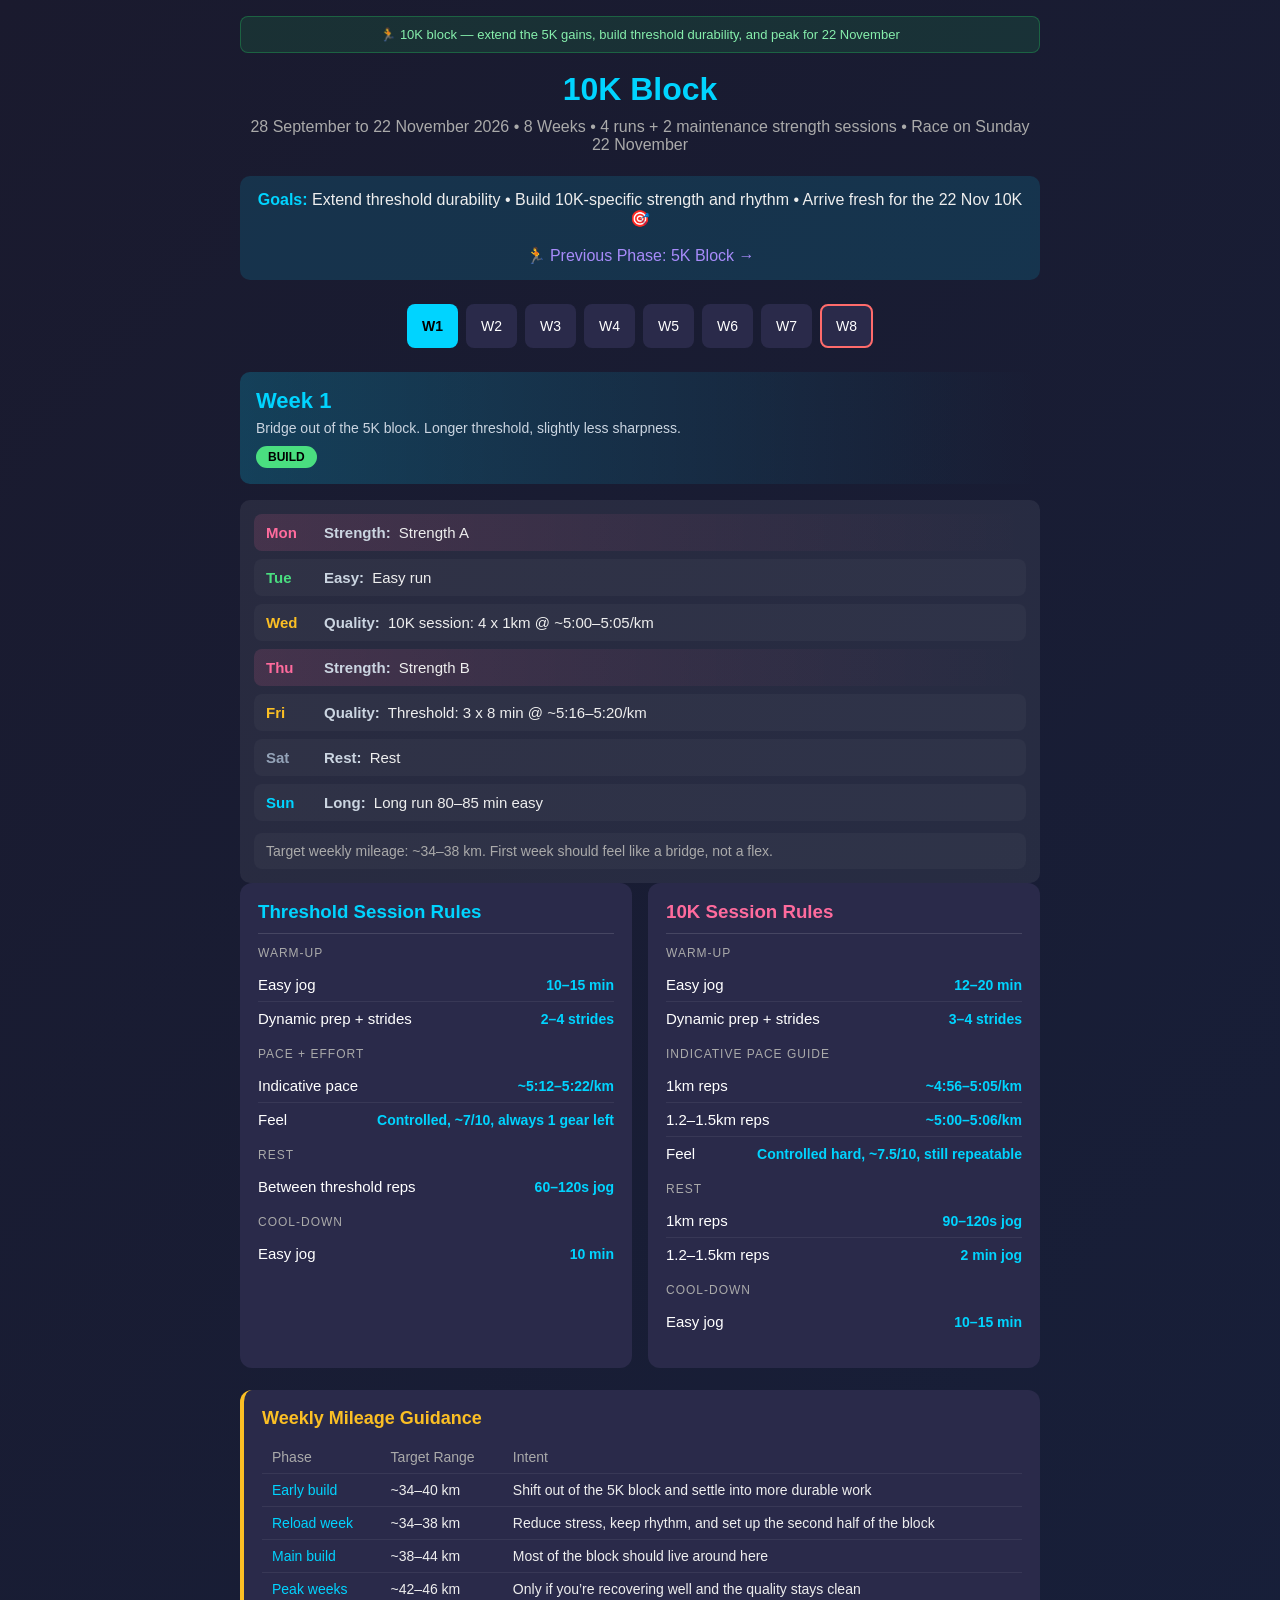
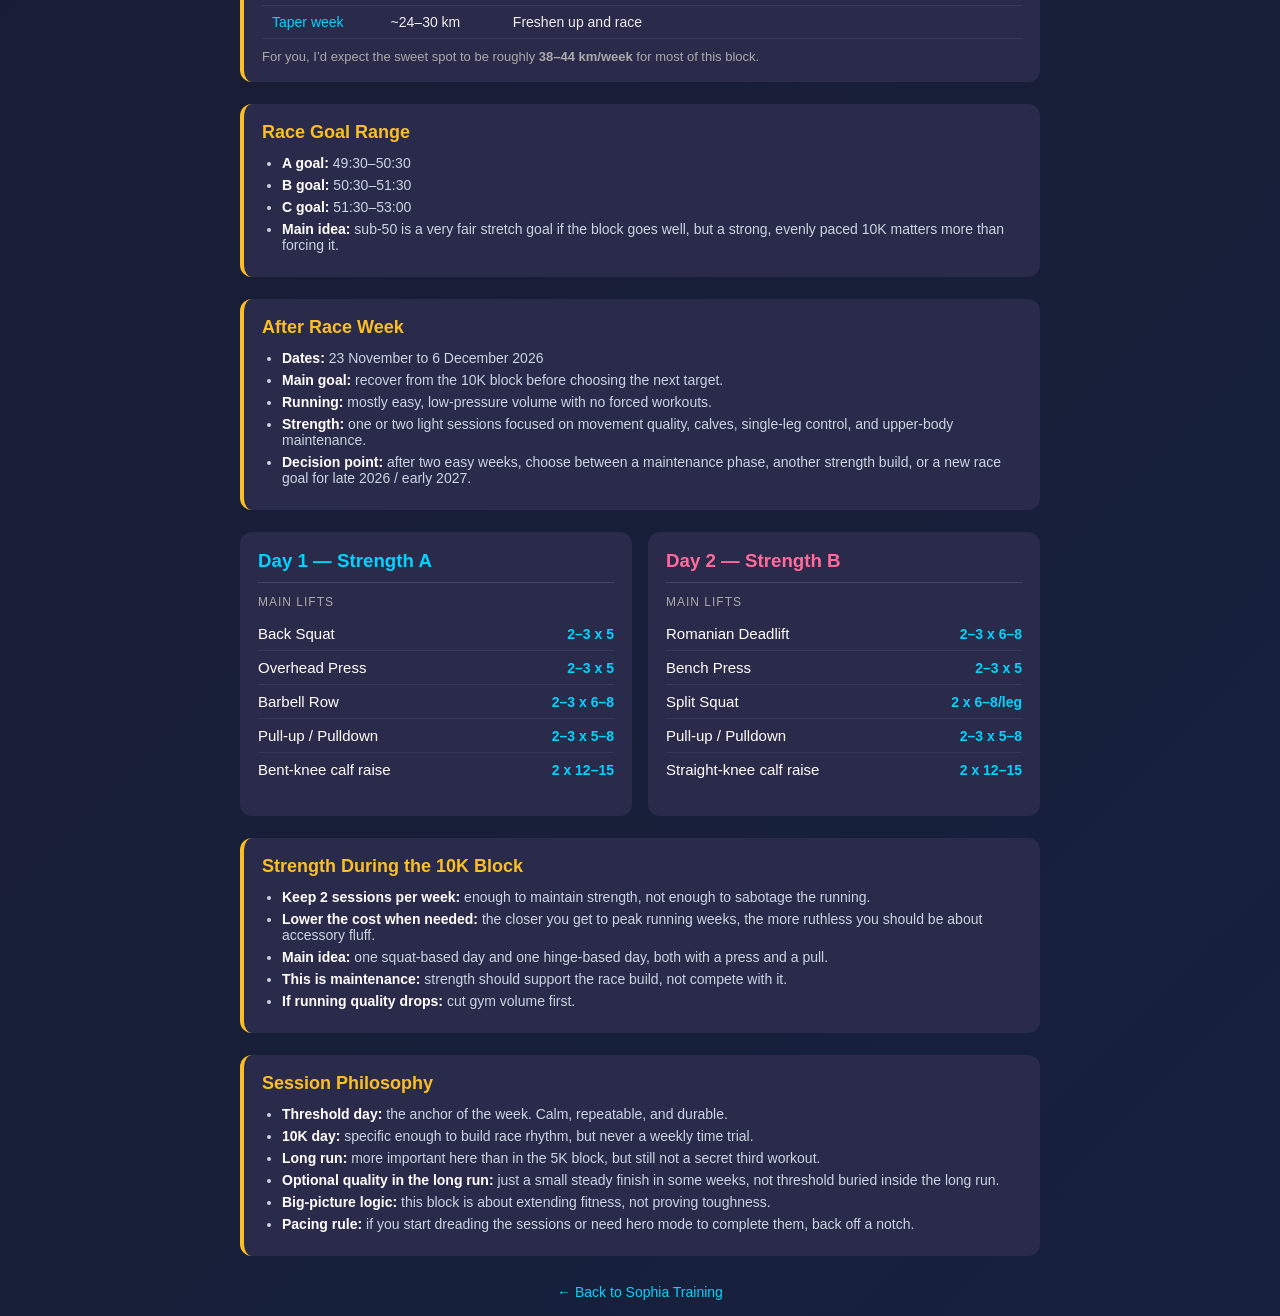
==== commit 0ab59594: "Update 5K return-to-run block" ====
--- a/10k-block.html
+++ b/10k-block.html
@@ -8,13 +8,13 @@
 </head>
 <body>
     <main class="container">
-        <div class="draft-banner">🏃 10K block — extend the 5K gains, build threshold durability, and peak for 15 November</div>
+        <div class="draft-banner">🏃 10K block — extend the 5K gains, build threshold durability, and peak for 22 November</div>
 
         <h1>10K Block</h1>
-        <p class="subtitle">21 September to 15 November 2026 • 8 Weeks • 4 runs + 2 maintenance strength sessions • Race on Sunday 15 November</p>
+        <p class="subtitle">28 September to 22 November 2026 • 8 Weeks • 4 runs + 2 maintenance strength sessions • Race on Sunday 22 November</p>
 
         <div class="goal">
-            <strong>Goals:</strong> Extend threshold durability • Build 10K-specific strength and rhythm • Arrive fresh for the 15 Nov 10K 🎯
+            <strong>Goals:</strong> Extend threshold durability • Build 10K-specific strength and rhythm • Arrive fresh for the 22 Nov 10K 🎯
             <br><br>
             <a class="goal-link" href="5k-block.html">🏃 Previous Phase: 5K Block →</a>
         </div>
@@ -159,7 +159,7 @@
         <div class="week" id="week8">
             <div class="week-header">
                 <h2>Race Week</h2>
-                <div class="week-summary">Freshen up, stay snappy, and race on Sunday 15 November.</div>
+                <div class="week-summary">Freshen up, stay snappy, and race on Sunday 22 November.</div>
                 <span class="phase-tag phase-race">RACE / TAPER</span>
             </div>
             <div class="week-card">
@@ -170,7 +170,7 @@
                 <div class="day day-quality"><div class="day-name">Fri</div><div class="day-desc"><span class="day-type">Quality:</span> Threshold tune-up: 2 x 6 min @ ~5:18–5:22/km</div></div>
                 <div class="day day-rest"><div class="day-name">Sat</div><div class="day-desc"><span class="day-type">Rest:</span> Rest</div></div>
                 <div class="day day-long"><div class="day-name">Sun</div><div class="day-desc"><span class="day-type">Long:</span> 10K race / test effort</div></div>
-                <div class="note">Target weekly mileage: ~24–30 km. Race on Sunday 15 November.</div>
+                <div class="note">Target weekly mileage: ~24–30 km. Race on Sunday 22 November.</div>
             </div>
         </div>
 
@@ -273,7 +273,7 @@
         <div class="info-box">
             <h4>After Race Week</h4>
             <ul>
-                <li><strong>Dates:</strong> 16 to 29 November 2026</li>
+                <li><strong>Dates:</strong> 23 November to 6 December 2026</li>
                 <li><strong>Main goal:</strong> recover from the 10K block before choosing the next target.</li>
                 <li><strong>Running:</strong> mostly easy, low-pressure volume with no forced workouts.</li>
                 <li><strong>Strength:</strong> one or two light sessions focused on movement quality, calves, single-leg control, and upper-body maintenance.</li>
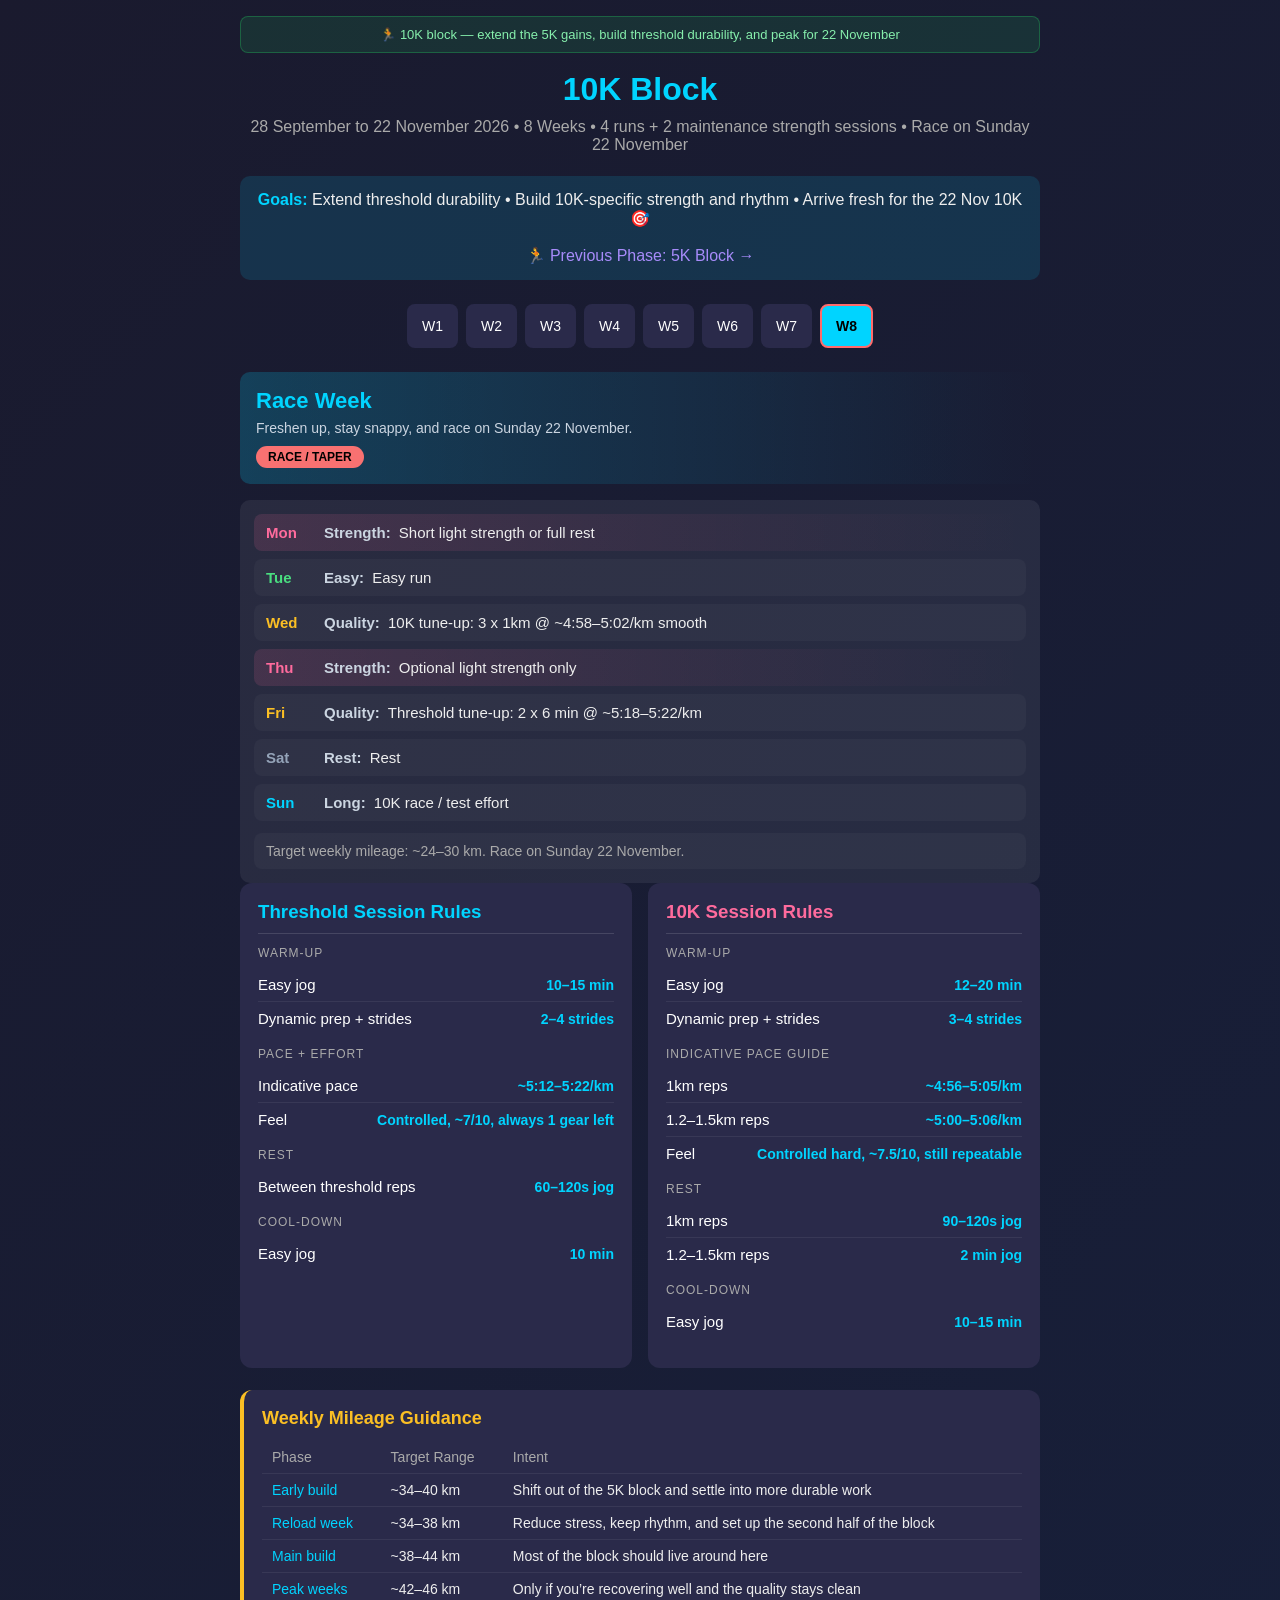
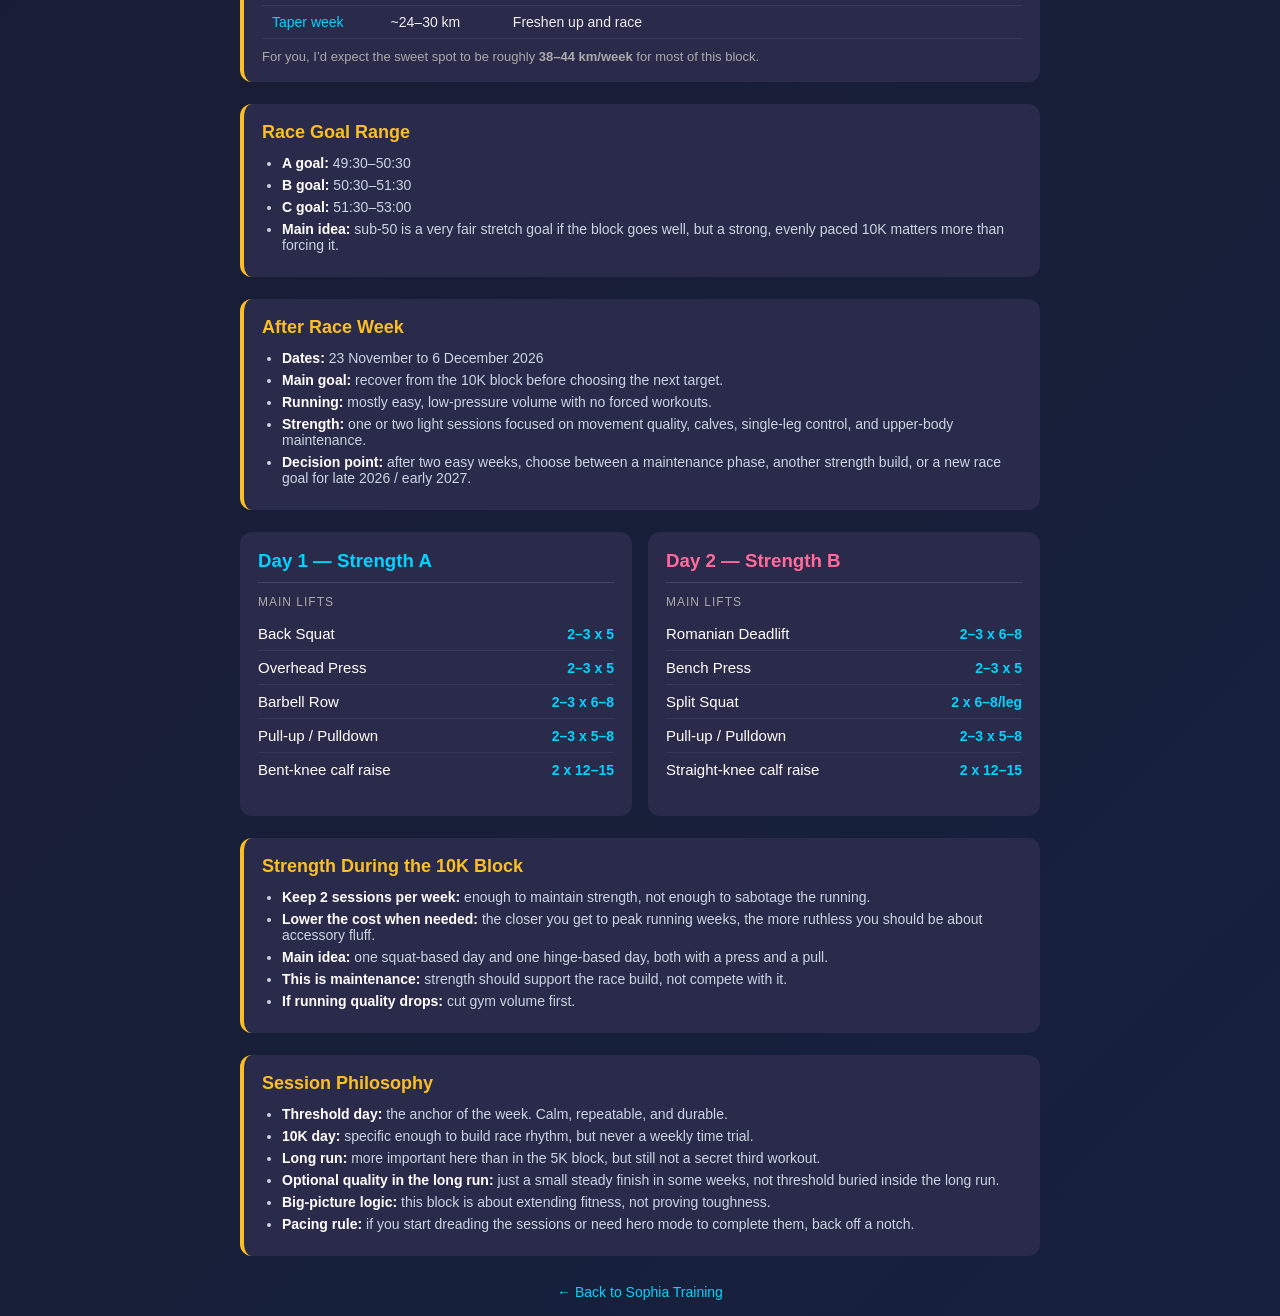
==== commit 1145e52f: "Fix dynamic week selection" ====
--- a/10k-block.html
+++ b/10k-block.html
@@ -335,7 +335,7 @@
     <script src="training.js"></script>
     <script>
         document.addEventListener("DOMContentLoaded", function() {
-            initWeekTabs({ initialWeek: 1 });
+            initWeekTabs({ initialWeek: getWeekFromDate("2026-09-28", 8) });
         });
     </script>
 </body>
